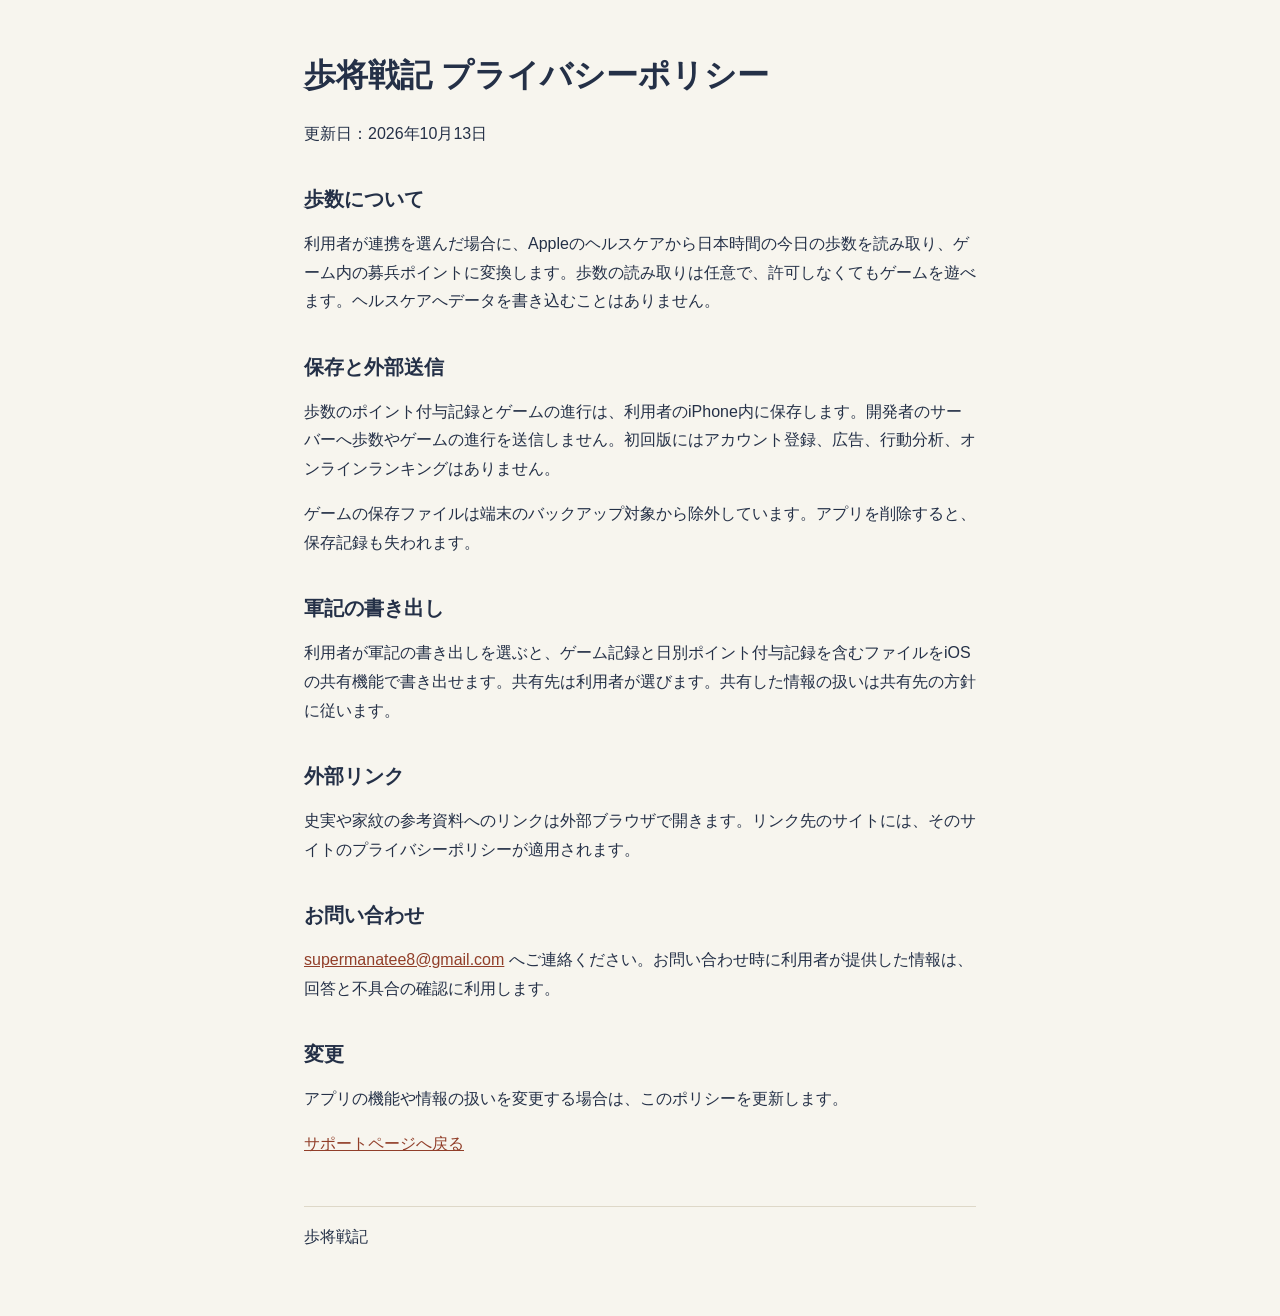
==== privacy.html @ 35c399fb "Publish HoSho support and privacy pages" ====
<!doctype html>
<html lang="ja">
<head>
  <meta charset="utf-8">
  <meta name="viewport" content="width=device-width, initial-scale=1">
  <title>歩将戦記 プライバシーポリシー</title>
  <style>
    :root { color-scheme: light; font-family: -apple-system, BlinkMacSystemFont, "Hiragino Kaku Gothic ProN", "Yu Gothic", sans-serif; color: #243047; background: #f7f5ee; }
    body { max-width: 42rem; margin: 0 auto; padding: 2rem 1.25rem 4rem; line-height: 1.8; }
    h1, h2 { line-height: 1.4; }
    h1 { font-size: 2rem; }
    h2 { margin-top: 2.3rem; font-size: 1.25rem; }
    a { color: #913e29; }
    footer { margin-top: 3rem; border-top: 1px solid #ded8c8; padding-top: 1rem; }
  </style>
</head>
<body>
  <main>
    <h1>歩将戦記 プライバシーポリシー</h1>
    <p>更新日：2026年10月13日</p>
    <h2>歩数について</h2>
    <p>利用者が連携を選んだ場合に、Appleのヘルスケアから日本時間の今日の歩数を読み取り、ゲーム内の募兵ポイントに変換します。歩数の読み取りは任意で、許可しなくてもゲームを遊べます。ヘルスケアへデータを書き込むことはありません。</p>
    <h2>保存と外部送信</h2>
    <p>歩数のポイント付与記録とゲームの進行は、利用者のiPhone内に保存します。開発者のサーバーへ歩数やゲームの進行を送信しません。初回版にはアカウント登録、広告、行動分析、オンラインランキングはありません。</p>
    <p>ゲームの保存ファイルは端末のバックアップ対象から除外しています。アプリを削除すると、保存記録も失われます。</p>
    <h2>軍記の書き出し</h2>
    <p>利用者が軍記の書き出しを選ぶと、ゲーム記録と日別ポイント付与記録を含むファイルをiOSの共有機能で書き出せます。共有先は利用者が選びます。共有した情報の扱いは共有先の方針に従います。</p>
    <h2>外部リンク</h2>
    <p>史実や家紋の参考資料へのリンクは外部ブラウザで開きます。リンク先のサイトには、そのサイトのプライバシーポリシーが適用されます。</p>
    <h2>お問い合わせ</h2>
    <p><a href="mailto:supermanatee8@gmail.com">supermanatee8@gmail.com</a> へご連絡ください。お問い合わせ時に利用者が提供した情報は、回答と不具合の確認に利用します。</p>
    <h2>変更</h2>
    <p>アプリの機能や情報の扱いを変更する場合は、このポリシーを更新します。</p>
    <p><a href="index.html">サポートページへ戻る</a></p>
  </main>
  <footer>歩将戦記</footer>
</body>
</html>
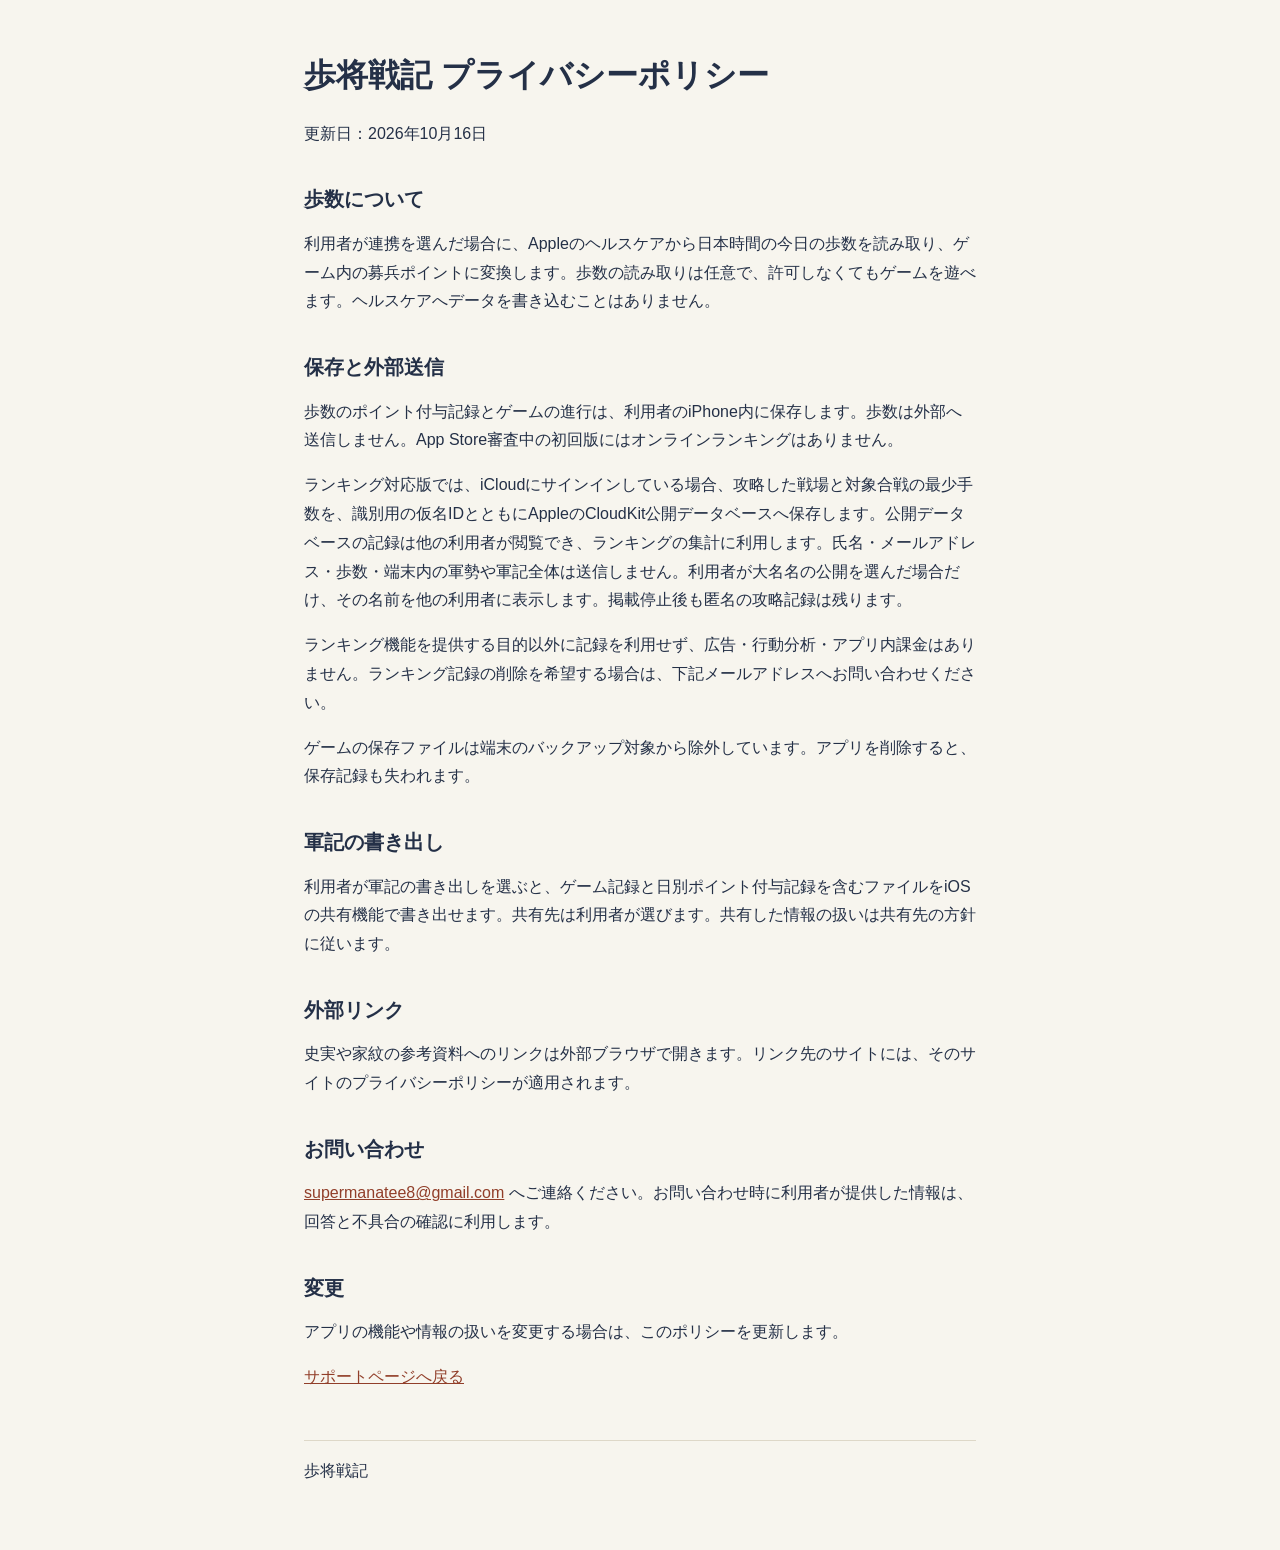
==== commit 90fc41f0: "Explain CloudKit ranking data for TestFlight build" ====
--- a/privacy.html
+++ b/privacy.html
@@ -17,11 +17,13 @@
 <body>
   <main>
     <h1>歩将戦記 プライバシーポリシー</h1>
-    <p>更新日：2026年10月13日</p>
+    <p>更新日：2026年10月16日</p>
     <h2>歩数について</h2>
     <p>利用者が連携を選んだ場合に、Appleのヘルスケアから日本時間の今日の歩数を読み取り、ゲーム内の募兵ポイントに変換します。歩数の読み取りは任意で、許可しなくてもゲームを遊べます。ヘルスケアへデータを書き込むことはありません。</p>
     <h2>保存と外部送信</h2>
-    <p>歩数のポイント付与記録とゲームの進行は、利用者のiPhone内に保存します。開発者のサーバーへ歩数やゲームの進行を送信しません。初回版にはアカウント登録、広告、行動分析、オンラインランキングはありません。</p>
+    <p>歩数のポイント付与記録とゲームの進行は、利用者のiPhone内に保存します。歩数は外部へ送信しません。App Store審査中の初回版にはオンラインランキングはありません。</p>
+    <p>ランキング対応版では、iCloudにサインインしている場合、攻略した戦場と対象合戦の最少手数を、識別用の仮名IDとともにAppleのCloudKit公開データベースへ保存します。公開データベースの記録は他の利用者が閲覧でき、ランキングの集計に利用します。氏名・メールアドレス・歩数・端末内の軍勢や軍記全体は送信しません。利用者が大名名の公開を選んだ場合だけ、その名前を他の利用者に表示します。掲載停止後も匿名の攻略記録は残ります。</p>
+    <p>ランキング機能を提供する目的以外に記録を利用せず、広告・行動分析・アプリ内課金はありません。ランキング記録の削除を希望する場合は、下記メールアドレスへお問い合わせください。</p>
     <p>ゲームの保存ファイルは端末のバックアップ対象から除外しています。アプリを削除すると、保存記録も失われます。</p>
     <h2>軍記の書き出し</h2>
     <p>利用者が軍記の書き出しを選ぶと、ゲーム記録と日別ポイント付与記録を含むファイルをiOSの共有機能で書き出せます。共有先は利用者が選びます。共有した情報の扱いは共有先の方針に従います。</p>
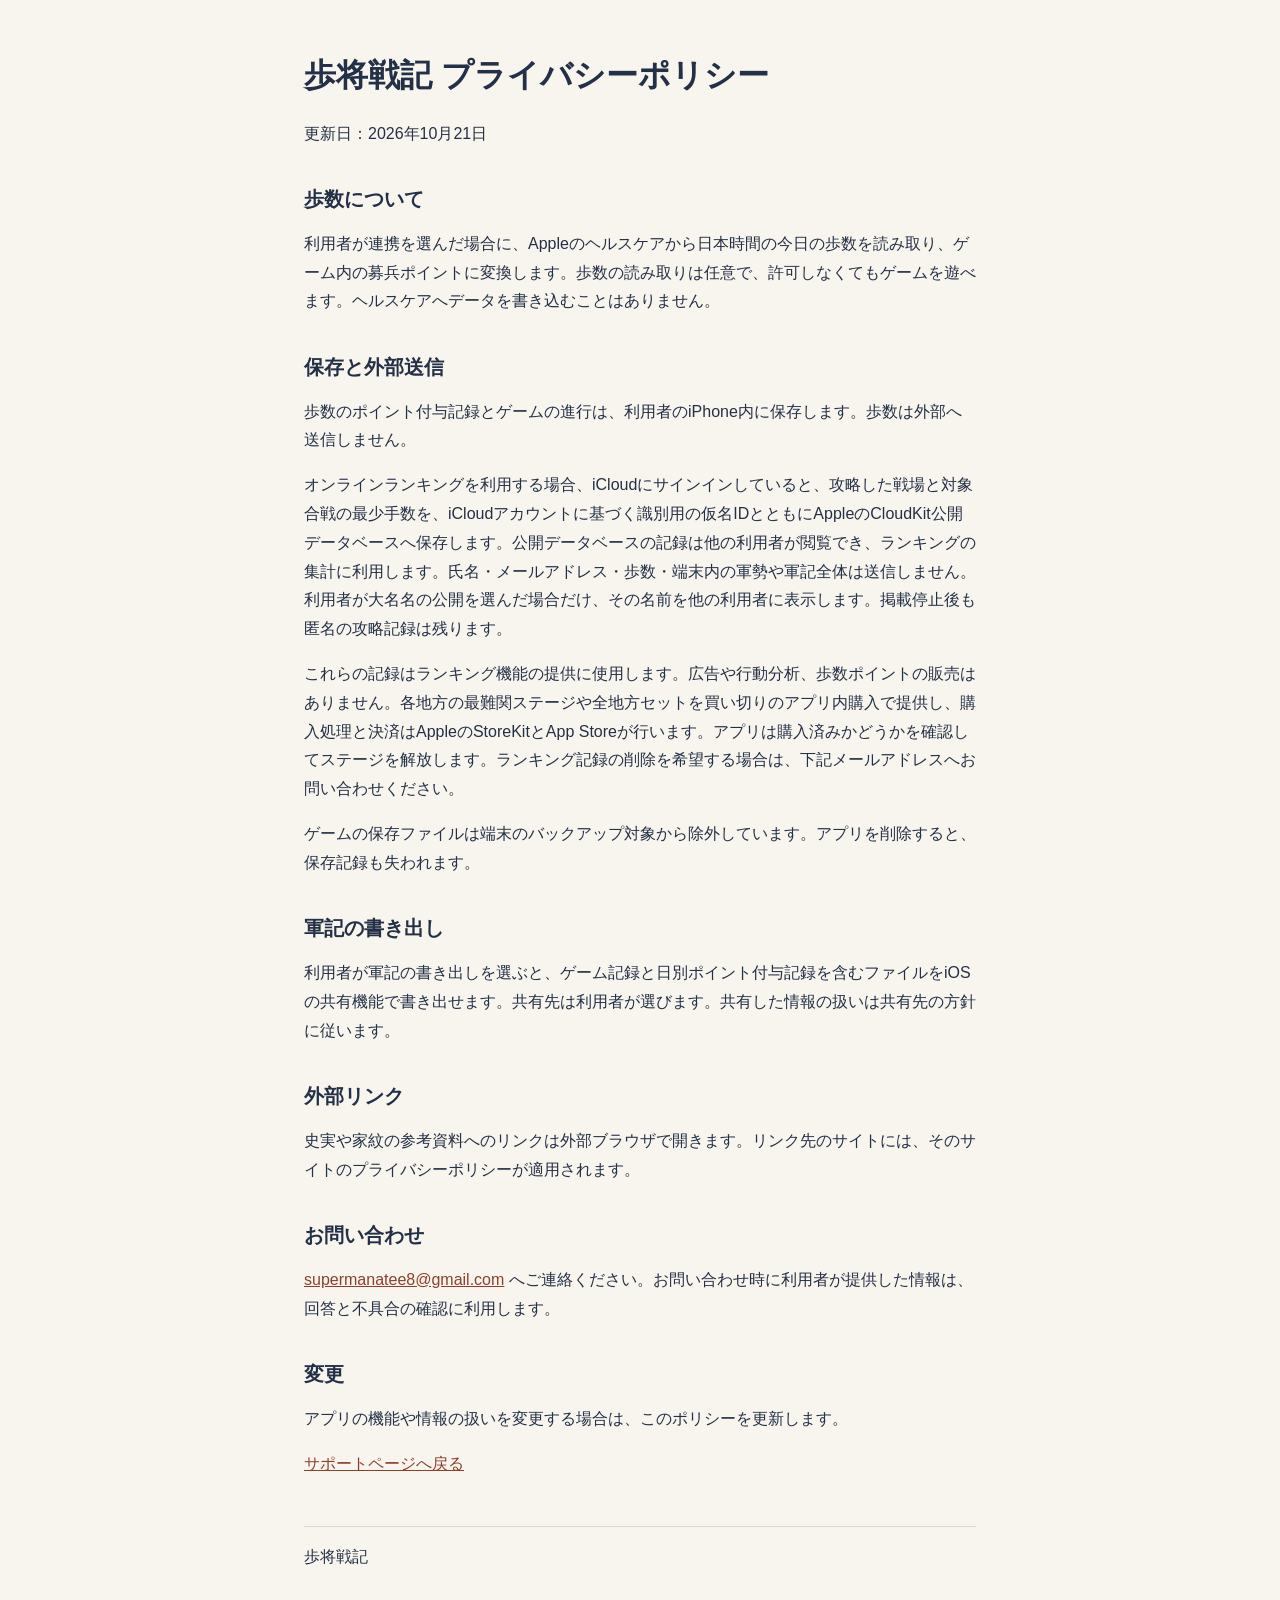
==== commit 829408d3: "Update privacy policy for CloudKit rankings and stage purchases" ====
--- a/privacy.html
+++ b/privacy.html
@@ -17,13 +17,13 @@
 <body>
   <main>
     <h1>歩将戦記 プライバシーポリシー</h1>
-    <p>更新日：2026年10月16日</p>
+    <p>更新日：2026年10月21日</p>
     <h2>歩数について</h2>
     <p>利用者が連携を選んだ場合に、Appleのヘルスケアから日本時間の今日の歩数を読み取り、ゲーム内の募兵ポイントに変換します。歩数の読み取りは任意で、許可しなくてもゲームを遊べます。ヘルスケアへデータを書き込むことはありません。</p>
     <h2>保存と外部送信</h2>
-    <p>歩数のポイント付与記録とゲームの進行は、利用者のiPhone内に保存します。歩数は外部へ送信しません。App Store審査中の初回版にはオンラインランキングはありません。</p>
-    <p>ランキング対応版では、iCloudにサインインしている場合、攻略した戦場と対象合戦の最少手数を、識別用の仮名IDとともにAppleのCloudKit公開データベースへ保存します。公開データベースの記録は他の利用者が閲覧でき、ランキングの集計に利用します。氏名・メールアドレス・歩数・端末内の軍勢や軍記全体は送信しません。利用者が大名名の公開を選んだ場合だけ、その名前を他の利用者に表示します。掲載停止後も匿名の攻略記録は残ります。</p>
-    <p>ランキング機能を提供する目的以外に記録を利用せず、広告・行動分析・アプリ内課金はありません。ランキング記録の削除を希望する場合は、下記メールアドレスへお問い合わせください。</p>
+    <p>歩数のポイント付与記録とゲームの進行は、利用者のiPhone内に保存します。歩数は外部へ送信しません。</p>
+    <p>オンラインランキングを利用する場合、iCloudにサインインしていると、攻略した戦場と対象合戦の最少手数を、iCloudアカウントに基づく識別用の仮名IDとともにAppleのCloudKit公開データベースへ保存します。公開データベースの記録は他の利用者が閲覧でき、ランキングの集計に利用します。氏名・メールアドレス・歩数・端末内の軍勢や軍記全体は送信しません。利用者が大名名の公開を選んだ場合だけ、その名前を他の利用者に表示します。掲載停止後も匿名の攻略記録は残ります。</p>
+    <p>これらの記録はランキング機能の提供に使用します。広告や行動分析、歩数ポイントの販売はありません。各地方の最難関ステージや全地方セットを買い切りのアプリ内購入で提供し、購入処理と決済はAppleのStoreKitとApp Storeが行います。アプリは購入済みかどうかを確認してステージを解放します。ランキング記録の削除を希望する場合は、下記メールアドレスへお問い合わせください。</p>
     <p>ゲームの保存ファイルは端末のバックアップ対象から除外しています。アプリを削除すると、保存記録も失われます。</p>
     <h2>軍記の書き出し</h2>
     <p>利用者が軍記の書き出しを選ぶと、ゲーム記録と日別ポイント付与記録を含むファイルをiOSの共有機能で書き出せます。共有先は利用者が選びます。共有した情報の扱いは共有先の方針に従います。</p>
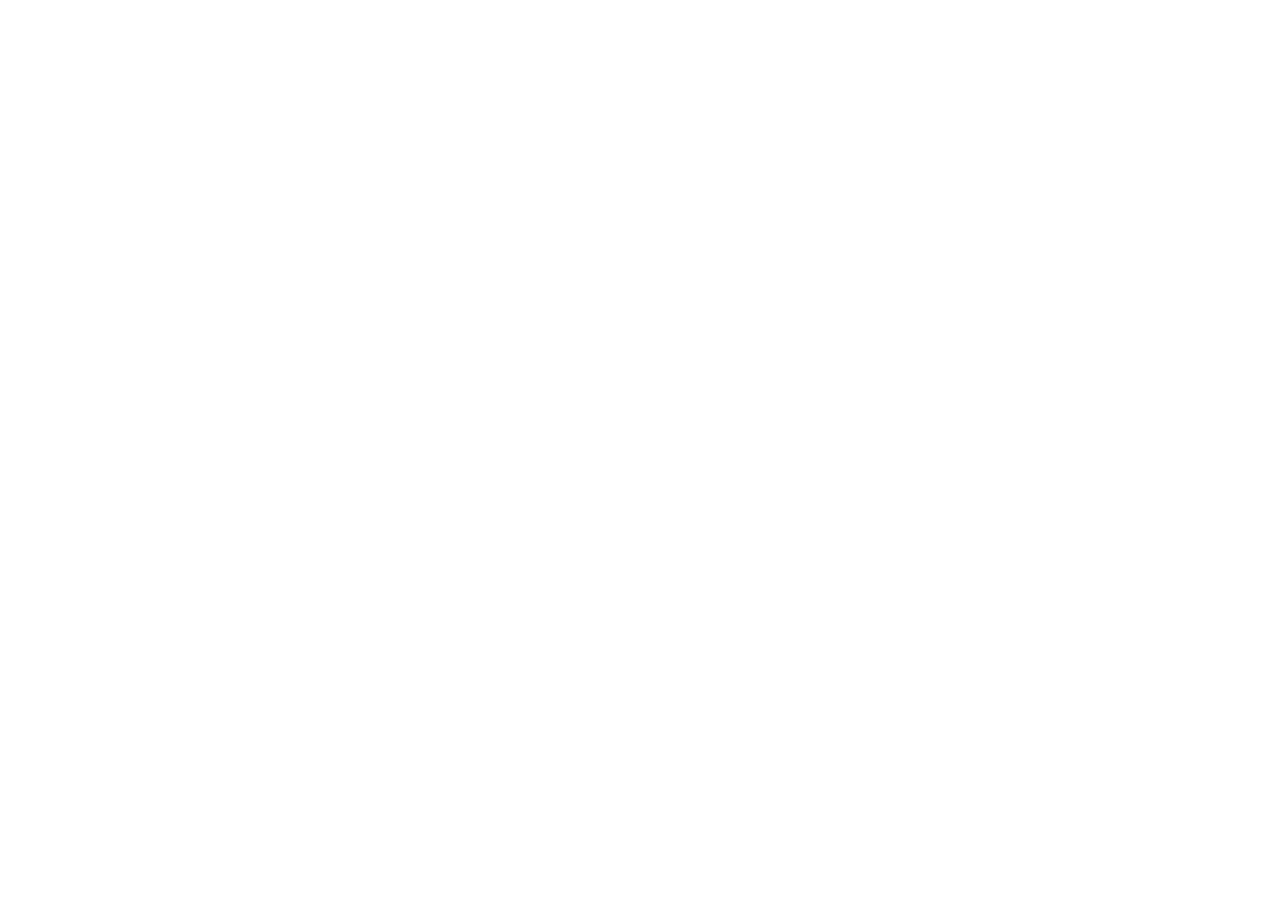
==== commit 830ac7b4: "Move published page to the supermanatee.jp domain" ====
--- a/privacy.html
+++ b/privacy.html
@@ -13,7 +13,7 @@
     a { color: #913e29; }
     footer { margin-top: 3rem; border-top: 1px solid #ded8c8; padding-top: 1rem; }
   </style>
-</head>
+<link rel="canonical" href="https://supermanatee.jp/privacy/hosho-senki/"><meta http-equiv="refresh" content="0;url=https://supermanatee.jp/privacy/hosho-senki/"><script>location.replace("https://supermanatee.jp/privacy/hosho-senki/"+location.hash);</script></head>
 <body>
   <main>
     <h1>歩将戦記 プライバシーポリシー</h1>
